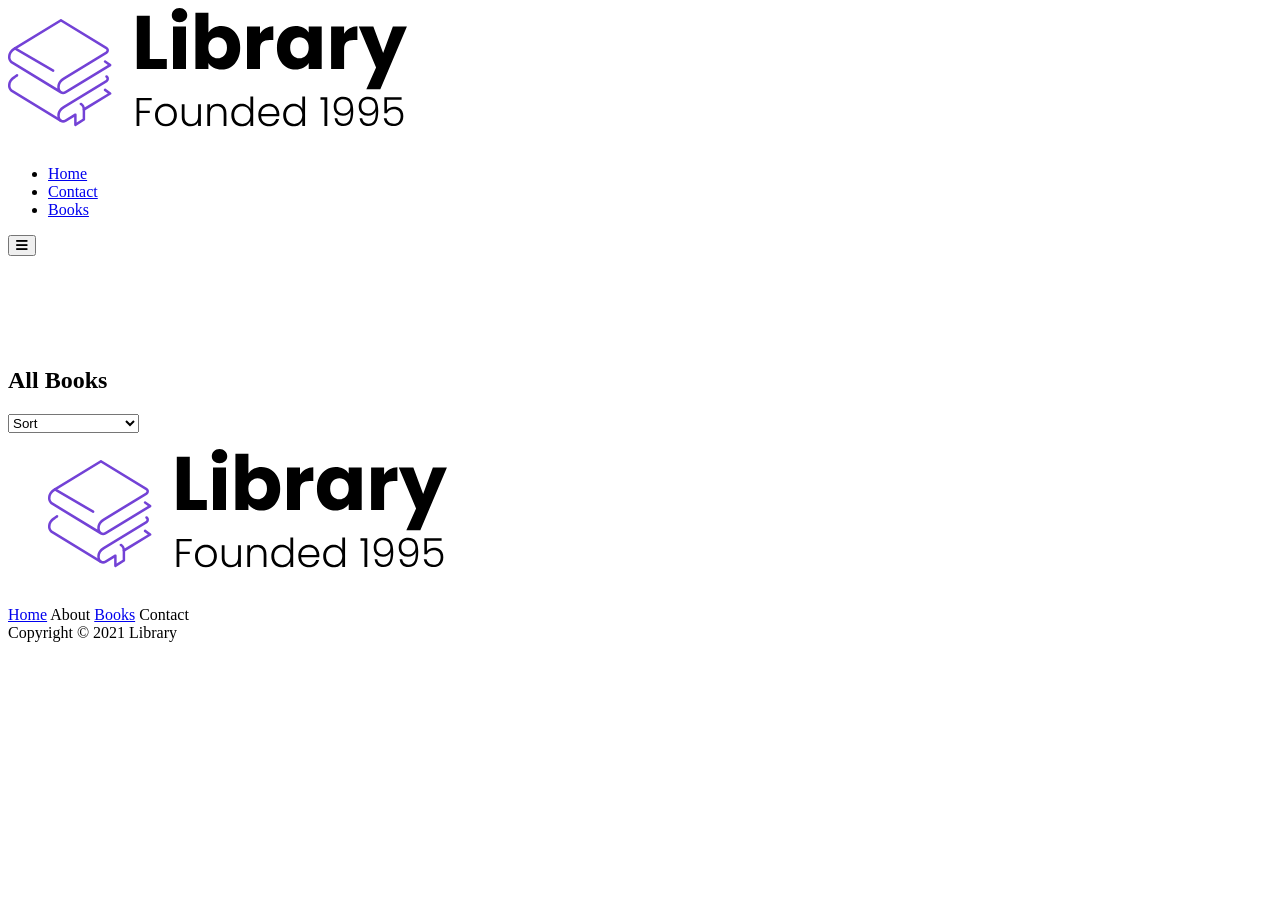
==== books.html @ 5e8a624b "starting project" ====
<!doctype html>
<html lang="en">
  <head>
    <meta charset="UTF-8" />
    <meta http-equiv="X-UA-Compatible" content="IE=edge" />
    <meta name="viewport" content="width=device-width, initial-scale=1.0" />
    <title>Library</title>
    <link rel="stylesheet" href="styles.css" />
    <!-- UPDATE: using css version of font awesome so no need for kit -->
    <link
      rel="stylesheet"
      href="https://cdnjs.cloudflare.com/ajax/libs/font-awesome/6.4.0/css/all.min.css"
    />
    <script src="index.js"></script>
    <script src="books.js"></script>
  </head>

  <body id="books__body">
    <section>
      <nav>
        <div class="nav__container">
          <img class="logo" src="assets/Library.svg" alt="" />
          <ul class="nav__links">
            <li><a href="#" class="nav__link">Home</a></li>
            <li><a href="#" class="nav__link">Contact</a></li>
            <li><a href="#" class="nav__link nav__link--primary">Books</a></li>
          </ul>
          <button class="btn__menu" onclick="openMenu()">
            <i class="fas fa-bars"></i>
          </button>
          <div class="menu__backdrop" style="visibility: hidden">
            <button class="btn__menu btn__menu--close" onclick="closeMenu()">
              <i class="fas fa-times"></i>
            </button>
            <ul class="menu__links">
              <li class="menu__list">
                <a href="#" class="menu__link" onclick="closeMenu()">Home</a>
              </li>
              <li class="menu__list">
                <a href="#features" class="menu__link" onclick="closeMenu()"
                  >Books</a
                >
              </li>
              <li class="menu__list">
                <a class="menu__link no-cursor" onclick="closeMenu()"
                  >Contacts</a
                >
              </li>
            </ul>
          </div>
        </div>
      </nav>
    </section>

    <main id="books__main">
      <section>
        <div class="container">
          <div class="row">
            <div class="books__header">
              <h2 class="section__title books__header--title">
                All <span class="purple">Books</span>
              </h2>
              <select id="filter">
                <option value="" disabled selected>Sort</option>
                <option value="LOW_TO_HIGH">Price, Low to High</option>
                <option value="HIGH_TO_LOW">Price, High to Low</option>
                <option value="RATING">Rating</option>
              </select>
            </div>
            <div class="books">
              
            </div>
        </div>
      </section>
    </main>

    <footer>
      <div class="container">
        <div class="row row__column">
          <a href="#">
            <figure class="footer__logo">
              <img src="assets/Library.svg" class="footer__logo--img" alt="" />
            </figure>
          </a>
          <div class="footer__list">
            <a href="#" class="footer__link">Home</a>
            <a class="footer__link no-cursor">About</a>
            <a href="#features" class="footer__link">Books</a>
            <a class="footer__link no-cursor">Contact</a>
          </div>
          <div class="footer__copyright">Copyright &copy; 2021 Library</div>
        </div>
      </div>
    </footer>
  </body>
</html>
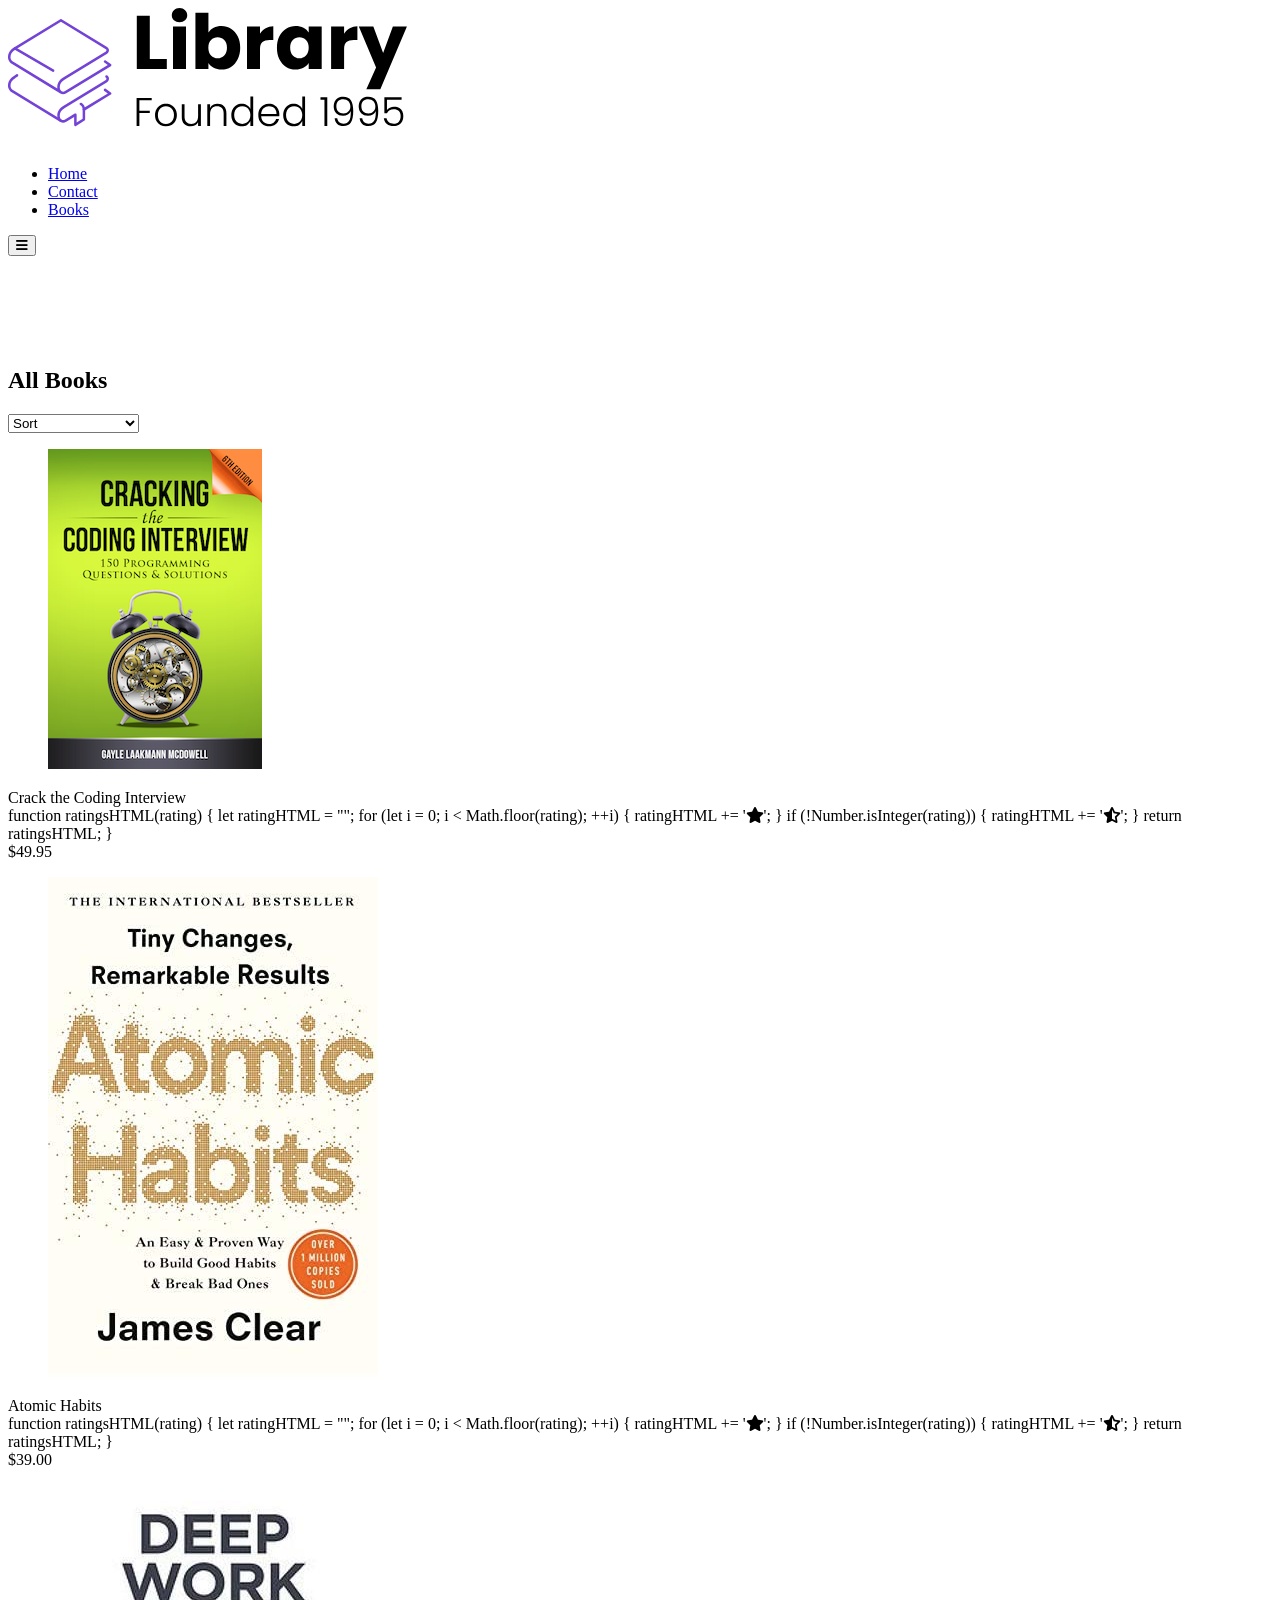
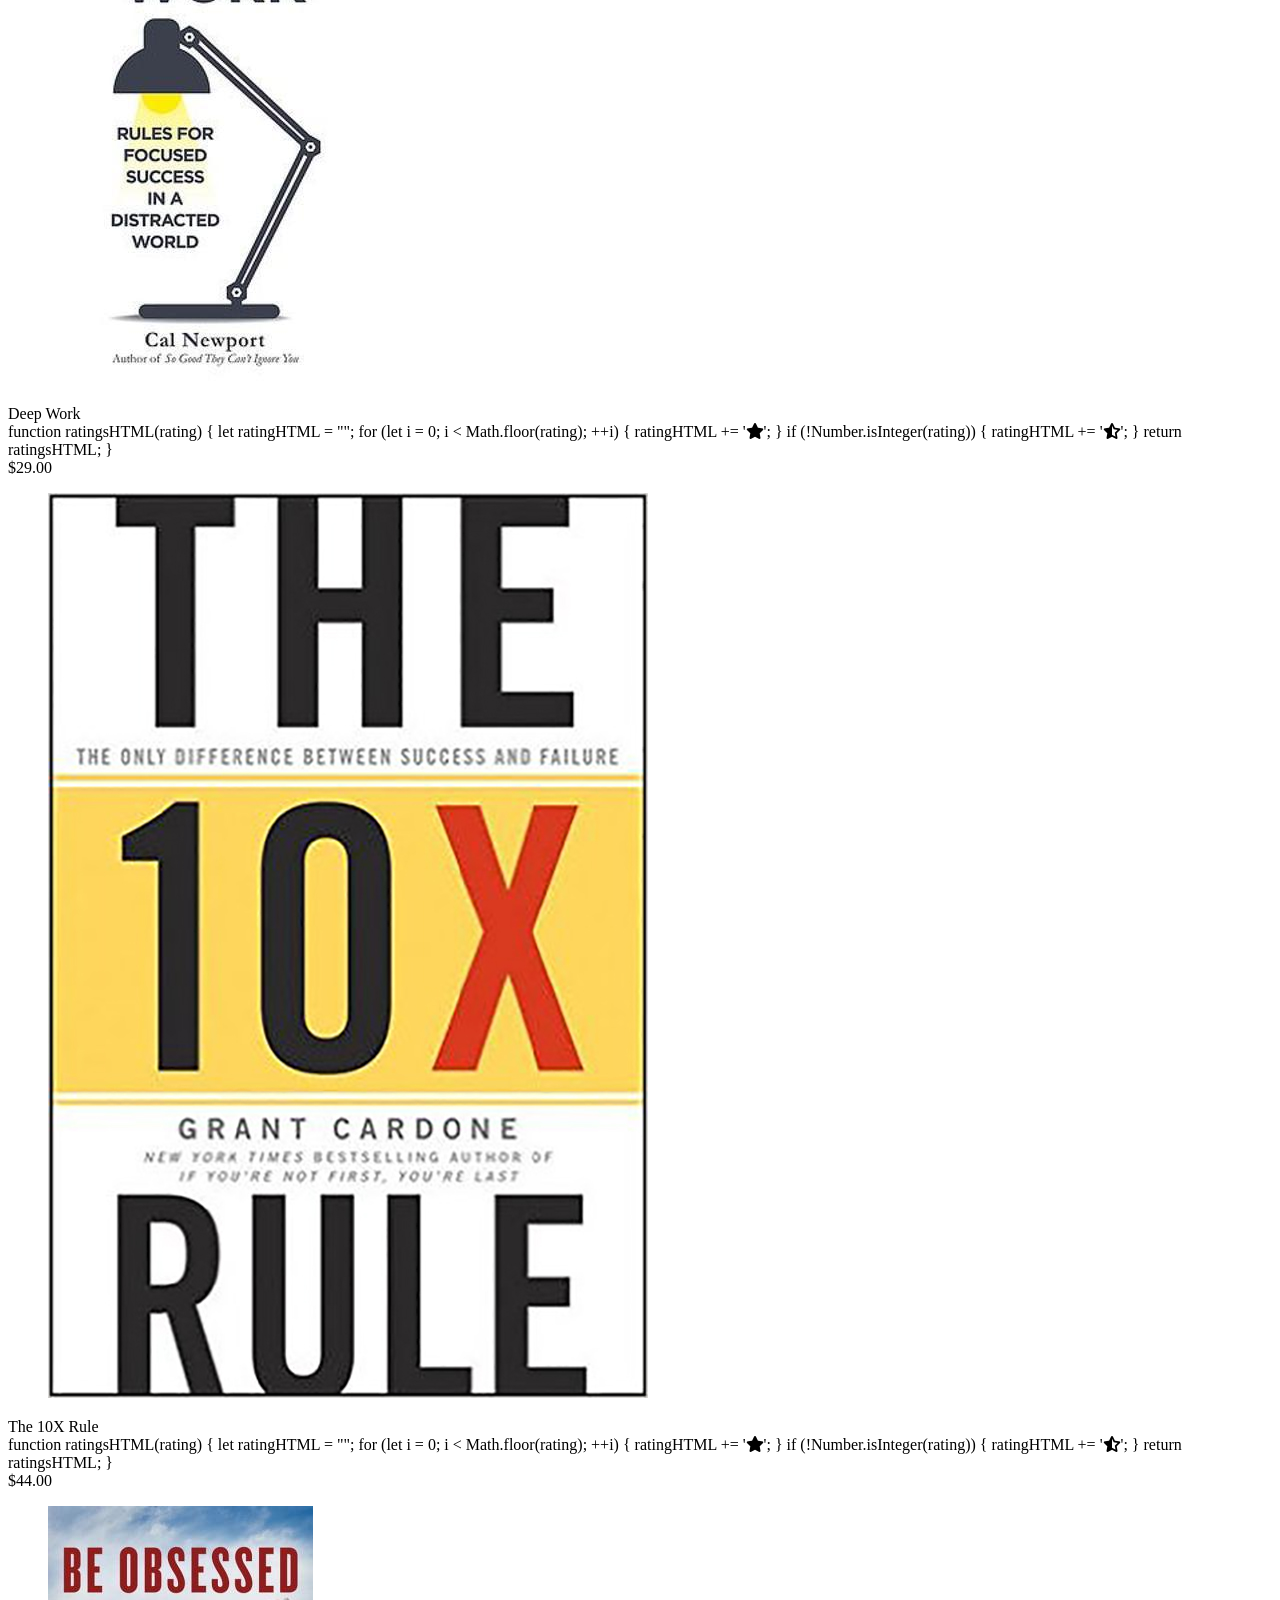
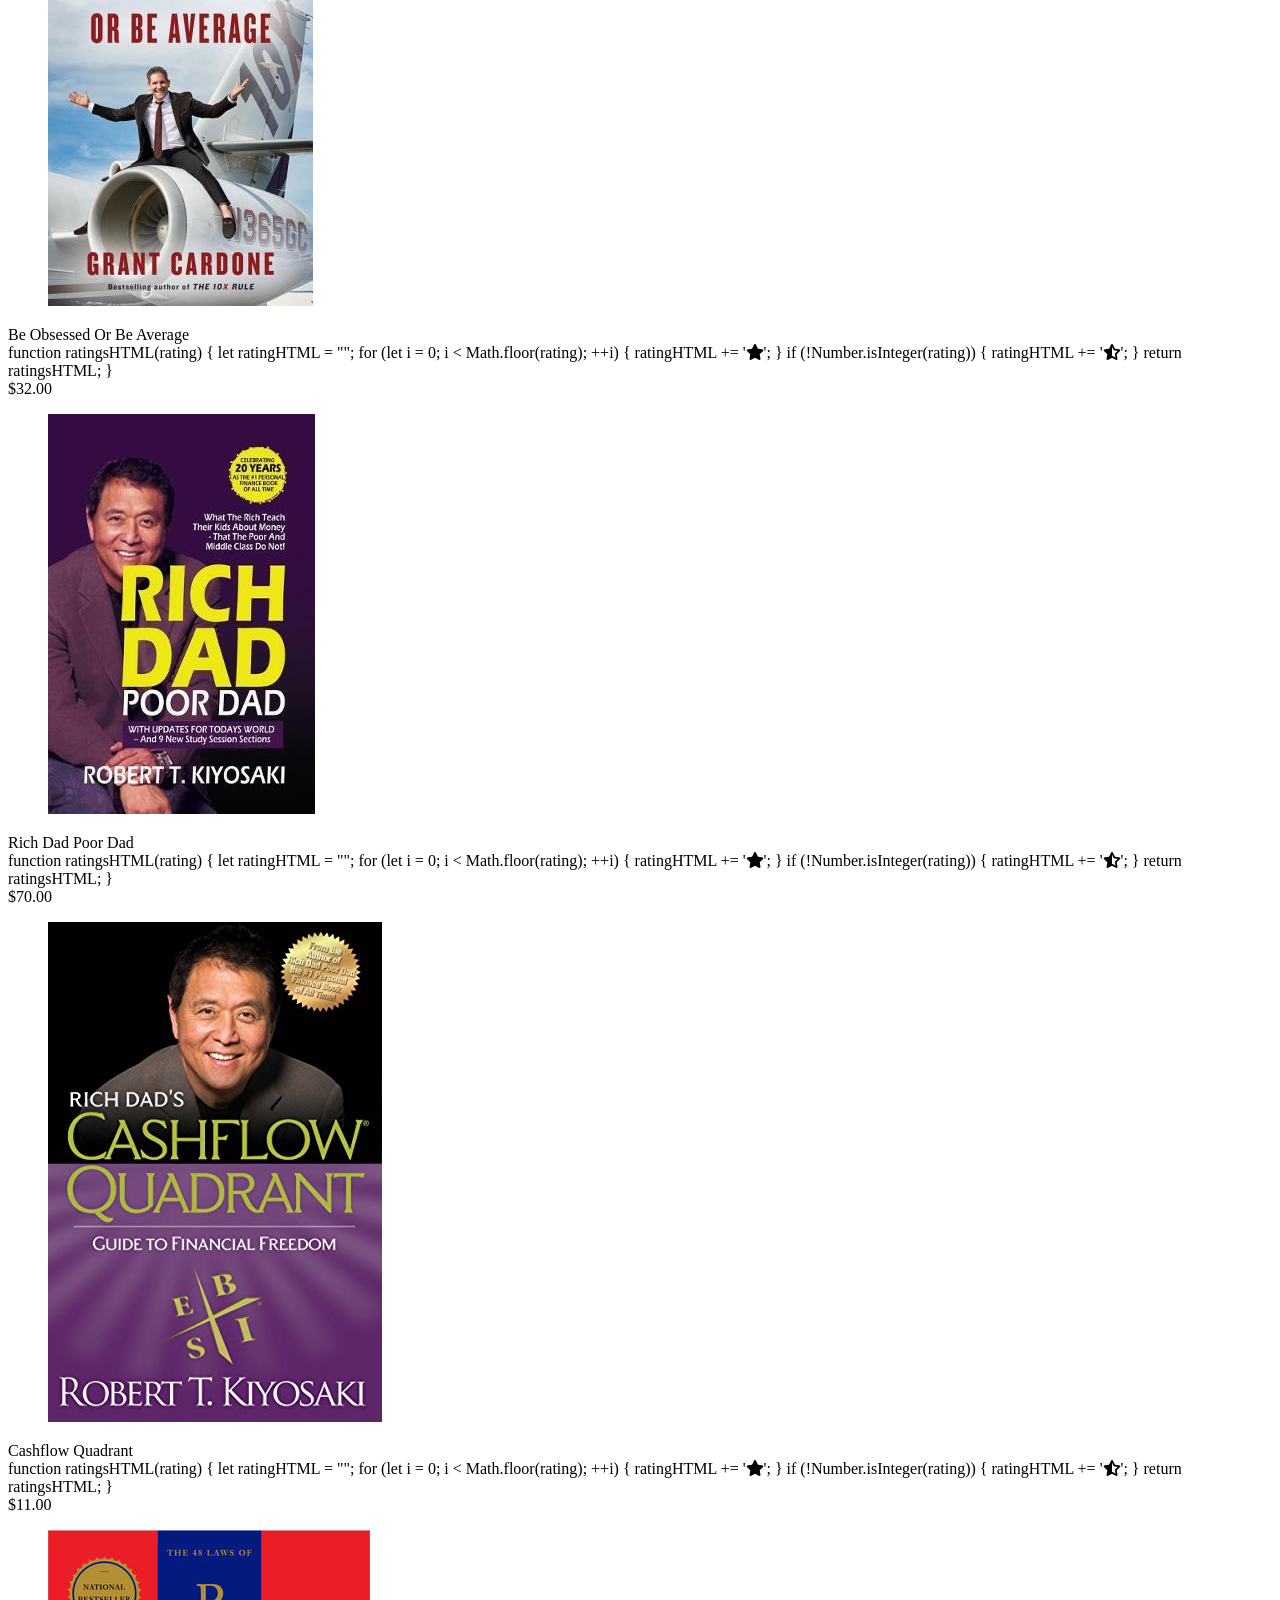
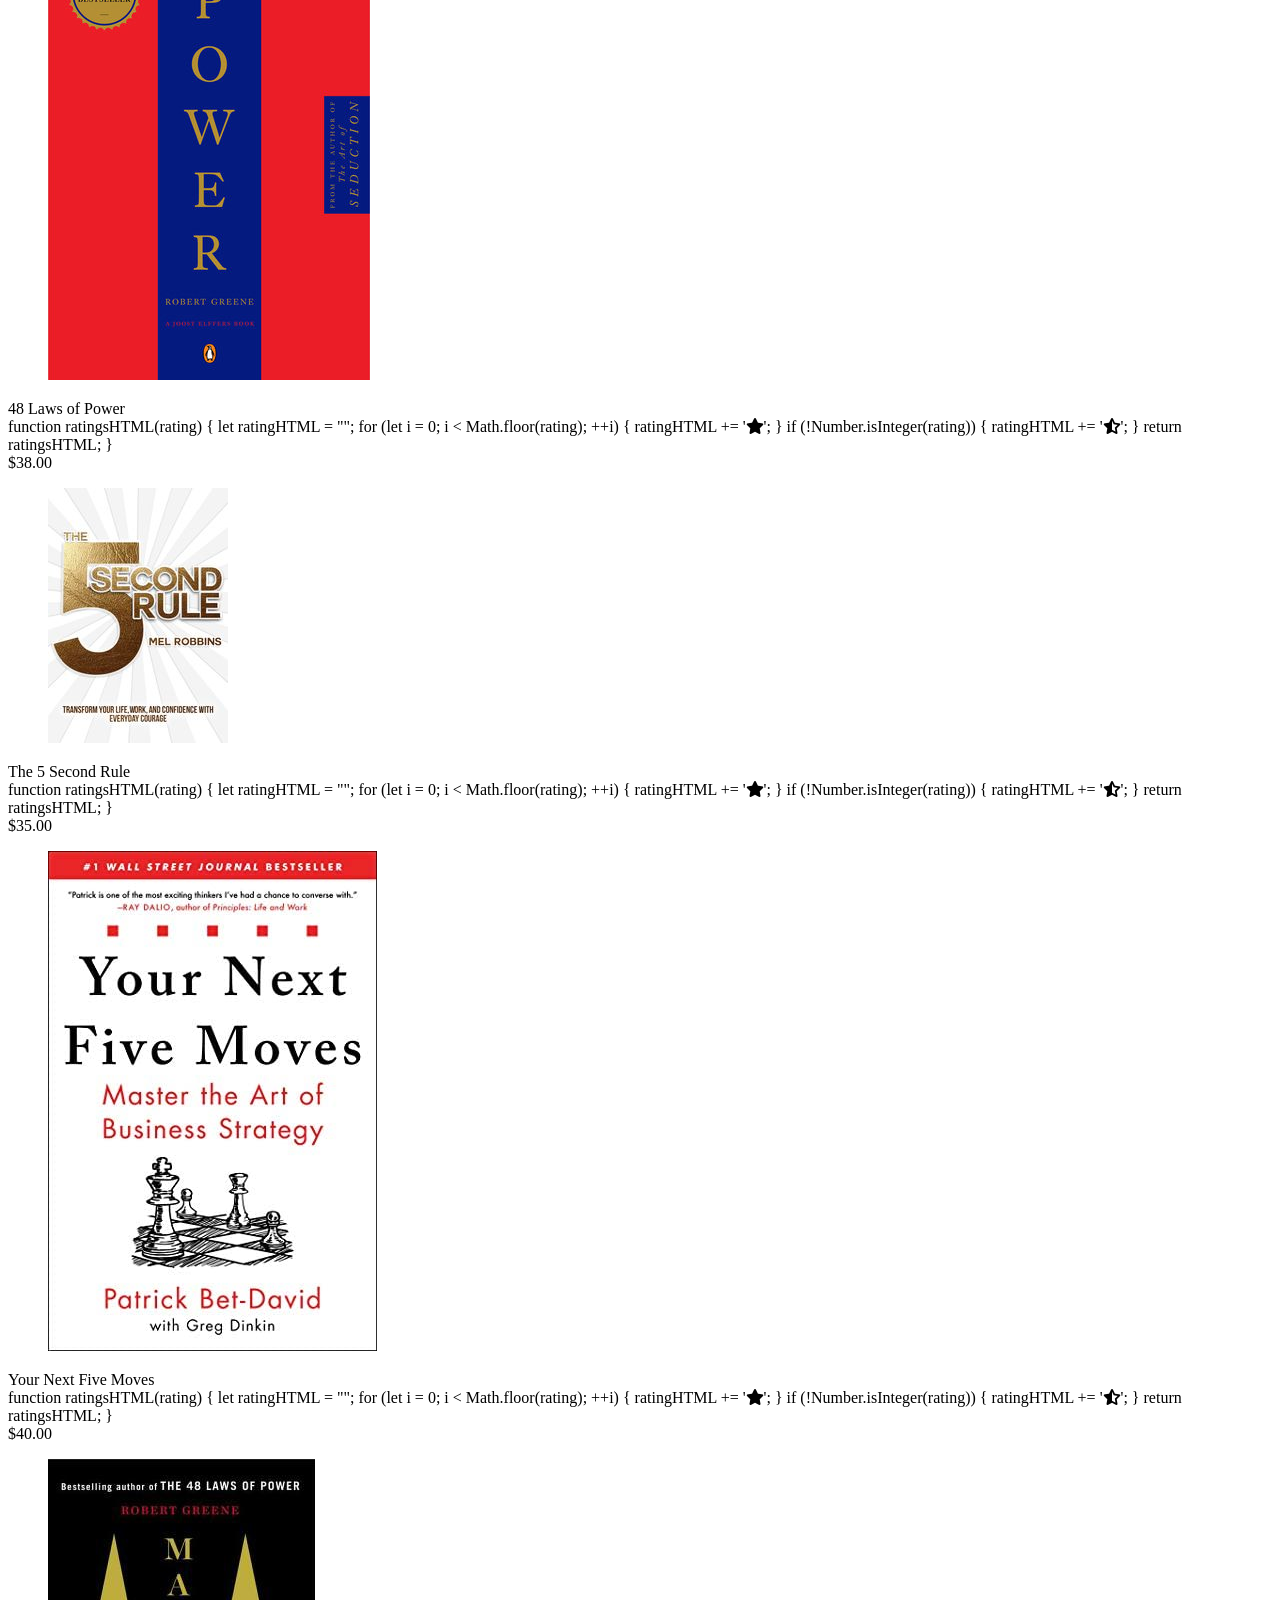
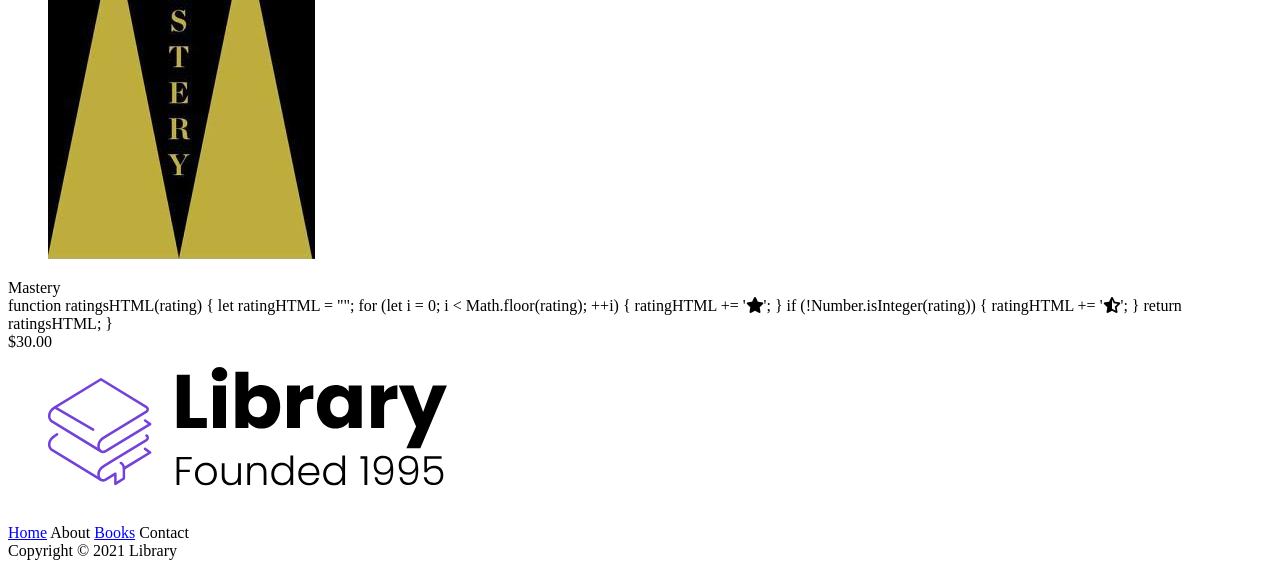
==== commit 8530d56c: "almost there ratings?" ====
--- a/books.html
+++ b/books.html
@@ -11,8 +11,8 @@
       rel="stylesheet"
       href="https://cdnjs.cloudflare.com/ajax/libs/font-awesome/6.4.0/css/all.min.css"
     />
-    <script src="index.js"></script>
-    <script src="books.js"></script>
+    <script src="index.js" defer></script>
+    <script src="books.js" defer></script>
   </head>
 
   <body id="books__body">
@@ -60,16 +60,15 @@
               <h2 class="section__title books__header--title">
                 All <span class="purple">Books</span>
               </h2>
-              <select id="filter">
+              <select id="filter" onchange="filterBooks(event)">
                 <option value="" disabled selected>Sort</option>
                 <option value="LOW_TO_HIGH">Price, Low to High</option>
                 <option value="HIGH_TO_LOW">Price, High to Low</option>
                 <option value="RATING">Rating</option>
               </select>
             </div>
-            <div class="books">
-              
-            </div>
+            <div class="books"></div>
+          </div>
         </div>
       </section>
     </main>
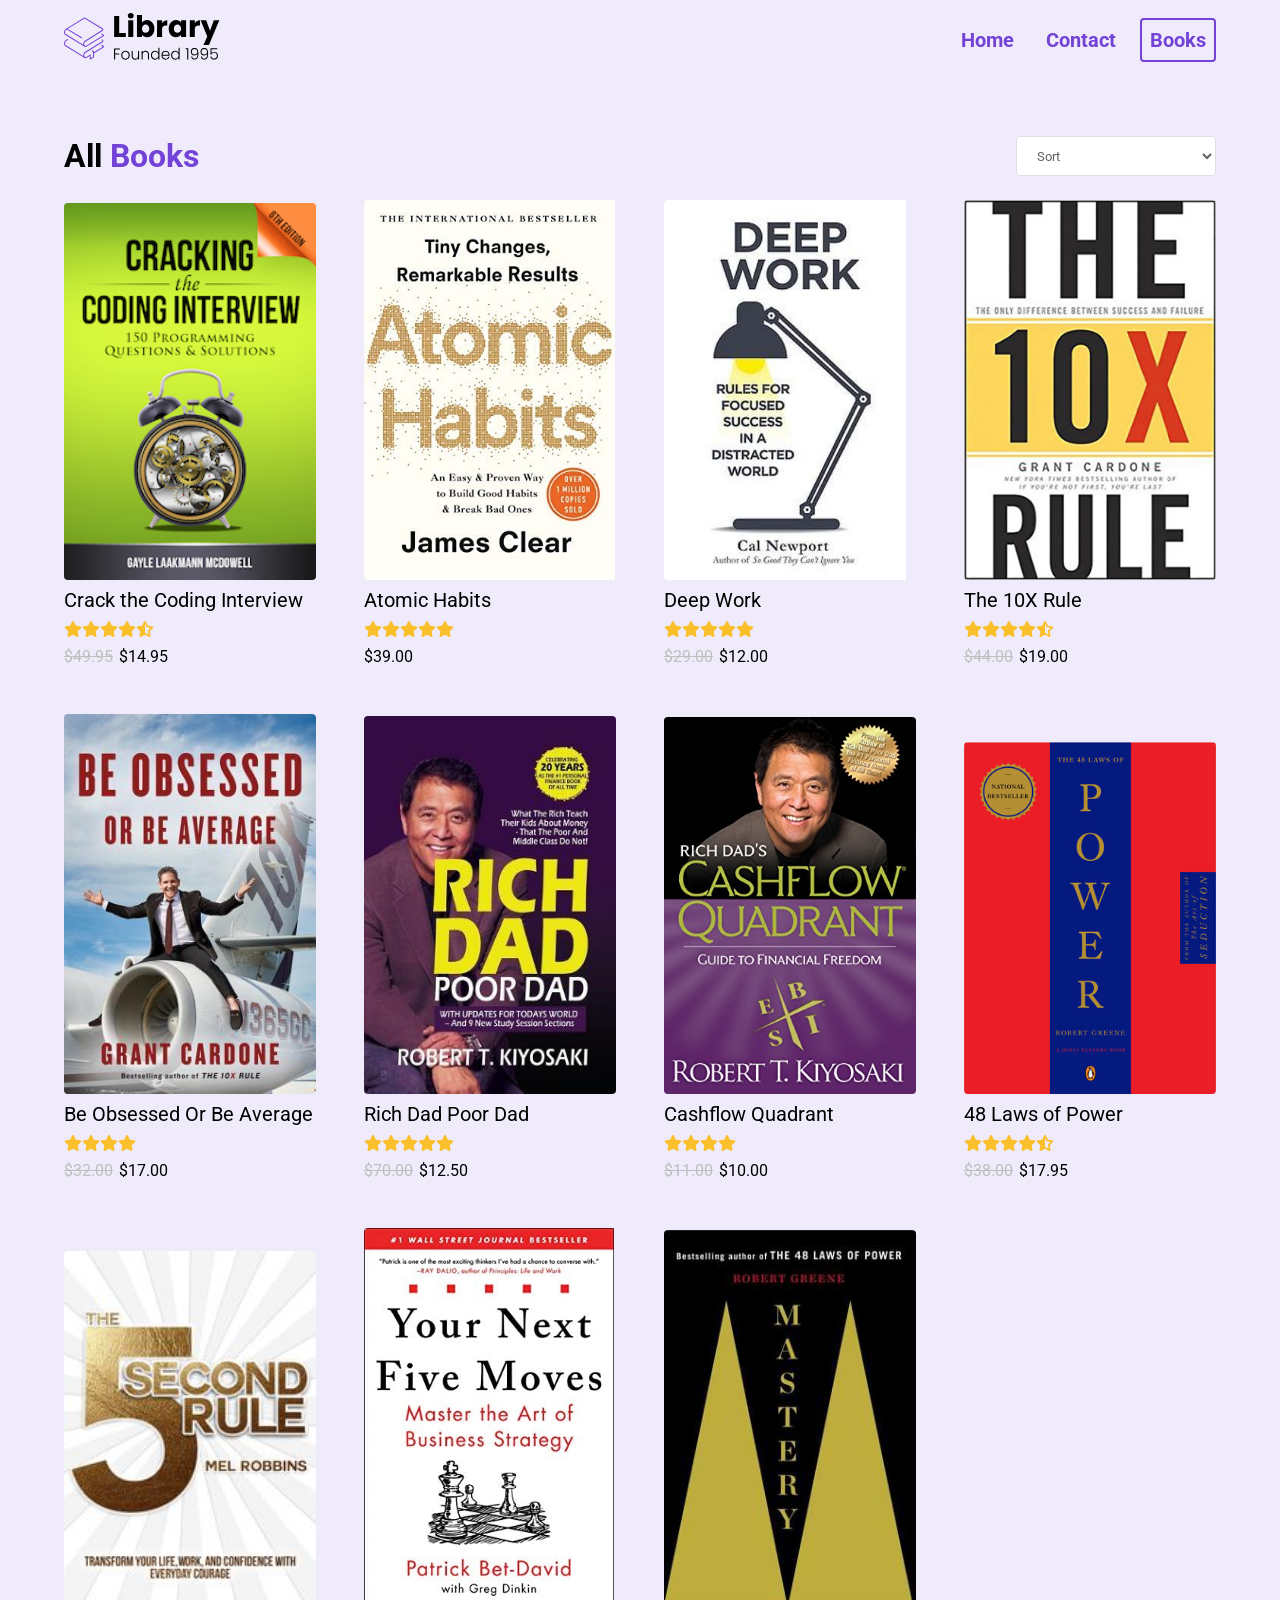
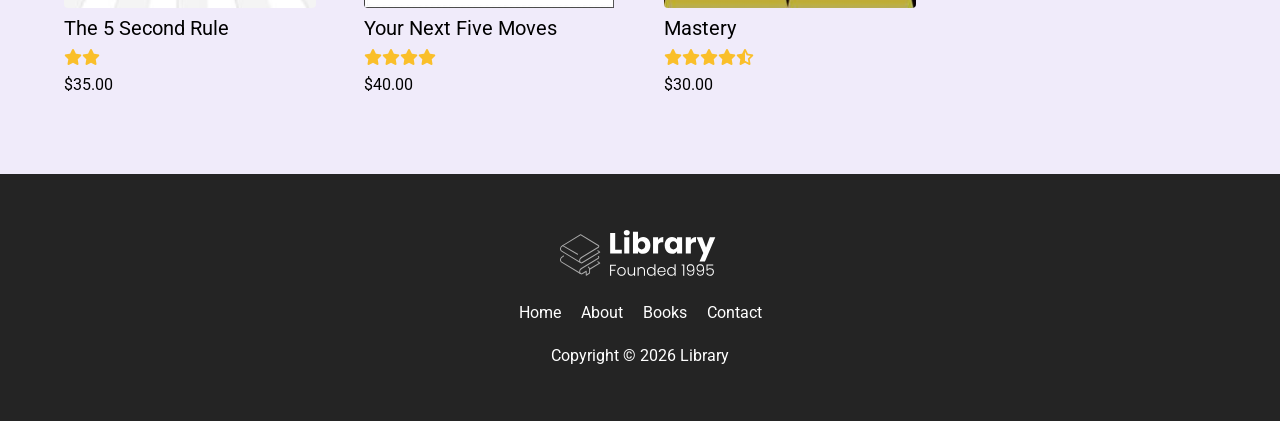
==== commit 9f467faa: "E-Commerce App Completed" ====
--- a/books.html
+++ b/books.html
@@ -67,7 +67,9 @@
                 <option value="RATING">Rating</option>
               </select>
             </div>
-            <div class="books"></div>
+            <div class="books books__loading">
+              <i class="fa-solid fa-spinner fa-spin-pulse books__loading--spinner"></i>
+            </div>
           </div>
         </div>
       </section>
@@ -87,7 +89,7 @@
             <a href="#features" class="footer__link">Books</a>
             <a class="footer__link no-cursor">Contact</a>
           </div>
-          <div class="footer__copyright">Copyright &copy; 2021 Library</div>
+          <div class="footer__copyright">Copyright &copy; 2026 Library</div>
         </div>
       </div>
     </footer>
--- a/styles.css
+++ b/styles.css
@@ -0,0 +1,529 @@
+@import url('https://fonts.googleapis.com/css2?family=Roboto:wght@400;500;700&display=swap');
+* {
+  padding: 0;
+  margin: 0;
+  box-sizing: border-box;
+  font-family: 'Roboto', sans-serif;
+}
+
+html {
+  scroll-behavior: smooth;
+}
+
+body {
+  max-width: 100vw;
+  overflow-x: hidden;
+}
+
+nav {
+  height: 80px;
+  display: flex;
+}
+
+img {
+  width: 100%;
+}
+
+p {
+  line-height: 1.5;
+}
+
+a {
+  text-decoration: none;
+}
+
+a:hover {
+  text-decoration: underline;
+}
+
+
+
+ul {
+  display: flex;
+}
+
+li {
+  list-style-type: none;
+}
+
+h1 {
+  font-size: 56px;
+  color: #7342d6;
+  margin-bottom: 24px;
+  text-align: center;
+}
+
+h2 {
+  font-size: 32px;
+  margin-bottom: 32px;
+  text-align: center;
+}
+
+button {
+  cursor: pointer;
+}
+
+button:active {
+  transform: translateY(1px);
+}
+
+.btn {
+  background-color: #7342d6;
+  color: white;
+  padding: 12px 24px;
+  font-size: 20px;
+  border-radius: 4px;
+  border: none;
+}
+
+.purple {
+  color: #7342d6;
+}
+
+.logo {
+  width: 160px;
+}
+
+.nav__container {
+  width: 100%;
+  max-width: 1200px;
+  padding: 0 24px;
+  display: flex;
+  justify-content: space-between;
+  align-items: center;
+  margin: 0 auto;
+}
+
+.nav__link {
+  margin-left: 16px;
+  text-decoration: none;
+  font-size: 20px;
+  color: #7342d6;
+  font-weight: bold;
+  padding: 8px;
+}
+
+.nav__link:hover {
+  text-decoration: underline;
+}
+
+.nav__link--primary {
+  border: 2px solid #7342d6;
+  border-radius: 4px;
+}
+
+.nav__link--primary:hover {
+  text-decoration: none;
+}
+
+.btn__menu {
+  background-color: transparent;
+  font-size: 40px;
+  border: none;
+  color: #7342d6;
+  display: none;
+}
+
+.menu__backdrop {
+  position: absolute;
+  background-color: #242424;
+  top: 0;
+  left: 0;
+  right: 0;
+  bottom: 0;
+  z-index: 99;
+  display: flex;
+  align-items: center;
+  justify-content: center;
+  visibility: hidden;
+  transition: all 300ms ease;
+  opacity: 0;
+  transform: translate(100%);
+}
+
+.menu--open {
+  max-height: 100vh;
+  overflow: hidden;
+}
+
+.menu--open .menu__backdrop {
+  visibility: visible !important;
+  opacity: 1;
+  transform: translate(0);
+}
+
+.menu__links {
+  display: flex;
+  flex-direction: column;
+  align-items: center;
+}
+
+.menu__list {
+  padding: 32px 0;
+}
+
+.menu__link {
+  color: white;
+  font-size: 40px;
+}
+
+.btn__menu--close {
+  position: absolute;
+  top: 10px;
+  right: 20px;
+  padding: 8px;
+  color: white;
+}
+
+
+/* 
+
+LANDING
+
+*/
+
+#landing {
+  background-color: rgba(115, 66, 214, 0.1)
+}
+
+header {
+  height: calc(100vh - 80px);
+}
+
+.header__container {
+  width: 100%;
+  max-width: 720px;
+  margin: 0 auto;
+  height: 100%;
+  display: flex;
+  flex-direction: column;
+  justify-content: space-around;
+}
+
+.header__description {
+  display: flex;
+  flex-direction: column;
+  align-items: center;
+}
+
+.header__img--wrapper {
+  padding: 20px;
+
+  /* Added this after the tutorial to 
+  show it over the wave on larger screens */
+  z-index: 50;
+}
+
+.container {
+  padding: 56px 0;
+}
+
+.row {
+  width: 100%;
+  max-width: 1200px;
+  margin: 0 auto;
+}
+
+.row__column {
+  display: flex;
+  flex-direction: column;
+  align-items: center;
+}
+
+.no-cursor {
+  cursor: not-allowed;
+}
+/* 
+
+HIGHLIGHTS 
+
+*/
+
+#highlights {
+  position: relative;
+  max-width: 100vw;
+}
+
+#highlights:after,
+#highlights:before {
+  background: url('assets/wave.svg');
+  content: "";
+  position: absolute;
+  width: 101vw;
+  height: 12vw;
+  left: 0;
+  z-index: 1;
+  background-size: cover;
+  background-repeat: no-repeat;
+}
+
+#highlights:before {
+  transform: translateY(-100%);
+  top: 1px;
+}
+
+#highlights:after {
+  transform: translateY(100%) rotate(180deg);
+  bottom: 1px;
+}
+
+.highlight__wrapper {
+  display: flex;
+  flex-wrap: wrap;
+}
+
+.highlight {
+  padding: 0 24px;
+  width: calc(100% / 3);
+  display: flex;
+  align-items: center;
+  flex-direction: column;
+}
+
+.highlight__para {
+  text-align: center;
+  max-width: 280px;
+}
+
+.highlight__img {
+  border: 2px solid #7342d65d;
+  color: #7342d6;
+  width: 100px;
+  height: 100px;
+  display: flex;
+  align-items: center;
+  justify-content: center;
+  border-radius: 4px;
+  font-size: 32px;
+  margin-bottom: 24px;
+}
+
+.highlight__subtitle {
+  font-size: 20px;
+  margin-bottom: 16px;
+  text-align: center;
+}
+
+/* 
+
+FEATURES 
+
+*/
+
+#features {
+  padding-top: 8vw;
+  background-color: rgba(115, 66, 214, 0.1);
+}
+
+.books {
+  display: flex;
+  flex-wrap: wrap;
+}
+
+.book {
+  width: 25%;
+  padding: 24px;
+  /* Added after tutorial to push all the books images down */
+  display: flex;
+  flex-direction: column;
+  justify-content: flex-end;
+}
+
+.book__img {
+  max-height: 380px;
+  transition: all 300ms ease;
+  cursor: not-allowed;
+  /* Added after tutorial to maintain image aspect ratio */
+  object-fit: contain;
+  object-position: left;
+}
+
+.book__img--wrapper {
+  margin-bottom: 8px;
+  border-radius: 4px;
+  overflow: hidden;
+  display: flex;
+}
+
+.book:hover .book__img {
+  transform: scale(1.03);
+}
+
+.book__title {
+  font-size: 20px;
+  margin-bottom: 8px;
+}
+
+.book__title:hover {
+  text-decoration: underline;
+  cursor: not-allowed;
+}
+
+.book__ratings {
+  margin-bottom: 8px;
+  color: #fabf2a;
+}
+
+.book__price--normal {
+  text-decoration: line-through;
+  padding-right: 6px;
+  color: #bfbfbf;
+}
+
+/* 
+
+EXPLORE
+
+*/
+
+#explore {
+  background-color: rgba(115, 66, 214, 0.1);
+}
+
+/* 
+
+FOOTER
+
+*/
+
+footer {
+  background-color: #242424;
+}
+
+.footer__logo {
+  display: flex;
+}
+
+.footer__logo--img {
+  width: 160px;
+  filter: grayscale(1) invert(1);
+}
+
+.footer__link,
+.footer__copyright {
+  color: #fff;
+}
+
+.footer__list {
+  margin: 20px 0 24px 0;
+}
+
+.footer__link {
+  padding: 0 8px;
+}
+
+/* 
+**
+
+BOOKS PAGE
+
+**
+*/
+
+#books__body {
+  background-color: rgba(115, 66, 214, 0.1);
+  display: flex;
+  flex-direction: column;
+  min-height: 100vh;
+}
+
+#books__main {
+  flex: 1;
+}
+
+.books__header {
+  display: flex;
+  justify-content: space-between;
+  align-items: center;
+  padding: 0 24px;
+}
+
+.books__header--title {
+  margin-bottom: 0;
+}
+
+select {
+  background-color: #fff;
+  border-radius: 4px;
+  border: 1px solid #dcdfe6;
+  color: #606266;
+  height: 40px;
+  line-height: 40px;
+  outline: none;
+  padding: 0 16px;
+  width: 100%;
+  max-width: 200px;
+}
+
+.books__loading {
+  width: 100%;
+  display: flex;
+  align-items: center;
+  justify-content: center;
+  padding-top: 60px;
+  font-size: 60px;
+  color: #7342d6;
+}
+.books__loading--spinner {
+  display: none !important;
+}
+.books__loading .books__loading--spinner {
+  display: block !important;
+}
+
+/* .fa-spinner {
+  animation: rotate 600ms infinite linear;
+}
+
+@keyframes rotate {
+  0% {
+    transform: rotate(0);
+  }
+
+  100% {
+    transform: rotate(360deg);
+  }
+} */
+
+/* SMALL PHONES, TABLETS, LARGE SMARTPHONES */
+@media (max-width: 768px) {
+  .header__description {
+    padding: 0 24px;
+  }
+
+  h1 {
+    font-size: 40px;
+  }
+
+  h2 {
+    font-size: 26px;
+  }
+
+  button {
+    font-size: 18px;
+  }
+
+  .book {
+    width: 50%;
+  }
+}
+
+
+/* SMALL PHONES, LARGE SMARTPHONES */
+@media (max-width: 550px) {
+  .btn__menu {
+    display: block;
+  }
+
+  .nav__links {
+    display: none;
+  }
+
+  .highlight {
+    width: 100%;
+  }
+
+  .highlight:not(:last-child) {
+    margin-bottom: 24px;
+  }
+}
